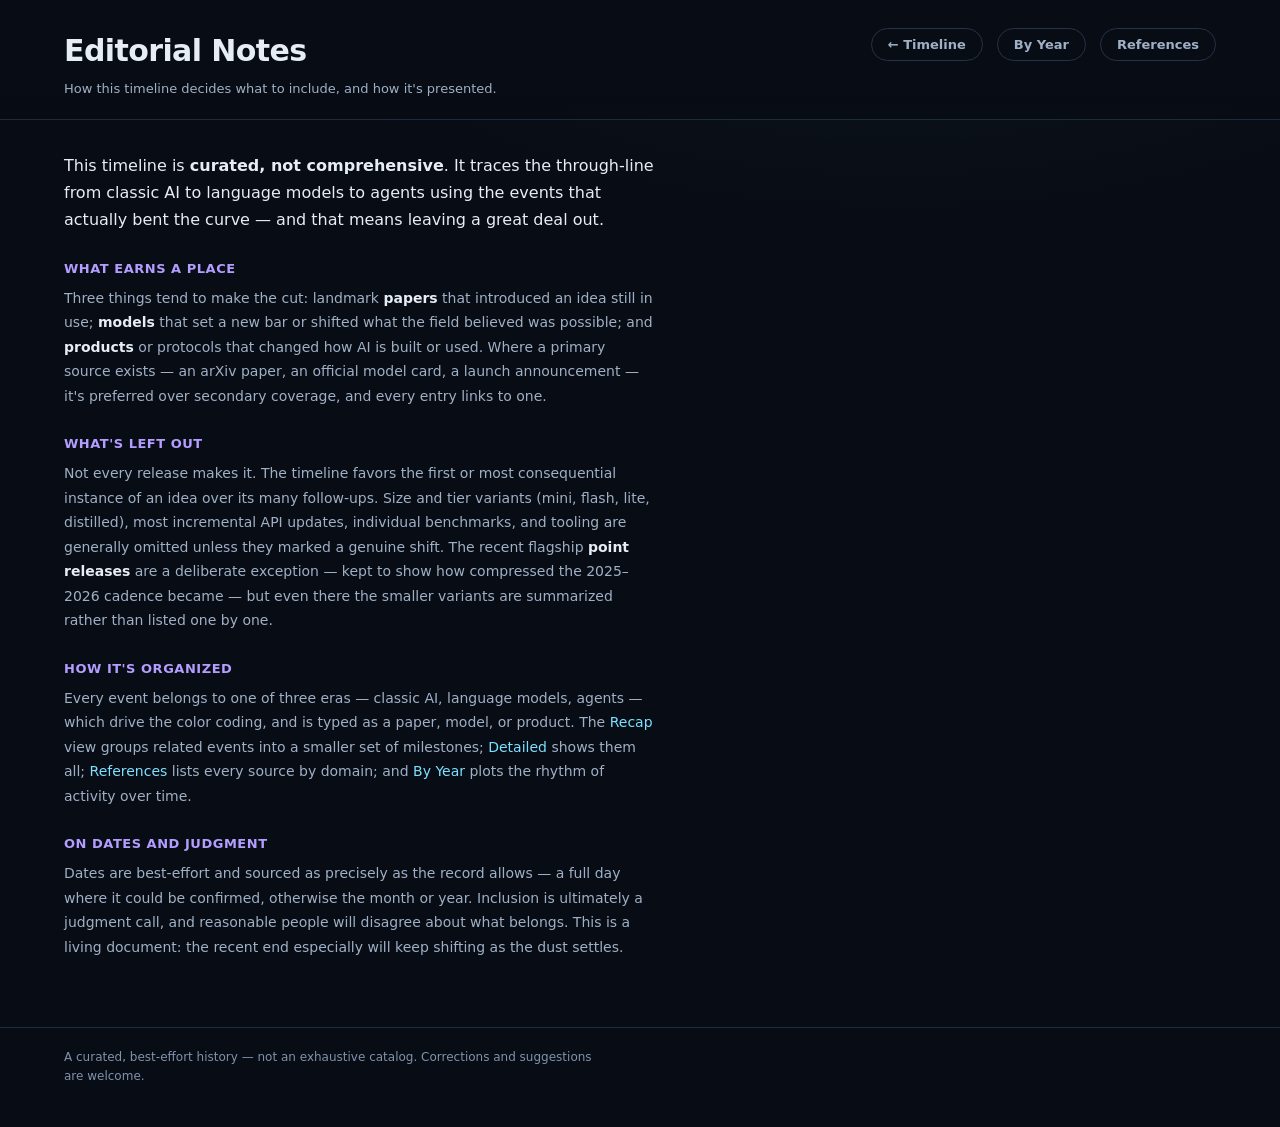
==== editorial.html @ 49e44e46 "feat: Editorial Notes page + horizontal "By Year" view - editorial.html: short curated-not-comprehen" ====
<!DOCTYPE html>
<html lang="en">
<head>
  <meta charset="UTF-8" />
  <meta name="viewport" content="width=device-width, initial-scale=1.0" />
  <title>Editorial Notes · AI → LLM → Agent Timeline</title>
  <link rel="stylesheet" href="styles.css" />
</head>
<body>
  <header class="site-header">
    <div class="title-block">
      <h1>Editorial Notes</h1>
      <p class="tagline">How this timeline decides what to include, and how it's presented.</p>
    </div>
    <div class="header-actions">
      <a class="nav-link" href="index.html">← Timeline</a>
      <a class="nav-link" href="years.html">By Year</a>
      <a class="nav-link" href="references.html">References</a>
    </div>
  </header>

  <main class="editorial" aria-label="Editorial notes">
    <p class="lead">This timeline is <strong>curated, not comprehensive</strong>. It traces the through-line from classic AI to language models to agents using the events that actually bent the curve — and that means leaving a great deal out.</p>

    <h2>What earns a place</h2>
    <p>Three things tend to make the cut: landmark <em>papers</em> that introduced an idea still in use; <em>models</em> that set a new bar or shifted what the field believed was possible; and <em>products</em> or protocols that changed how AI is built or used. Where a primary source exists — an arXiv paper, an official model card, a launch announcement — it's preferred over secondary coverage, and every entry links to one.</p>

    <h2>What's left out</h2>
    <p>Not every release makes it. The timeline favors the first or most consequential instance of an idea over its many follow-ups. Size and tier variants (mini, flash, lite, distilled), most incremental API updates, individual benchmarks, and tooling are generally omitted unless they marked a genuine shift. The recent flagship <em>point releases</em> are a deliberate exception — kept to show how compressed the 2025–2026 cadence became — but even there the smaller variants are summarized rather than listed one by one.</p>

    <h2>How it's organized</h2>
    <p>Every event belongs to one of three eras — classic AI, language models, agents — which drive the color coding, and is typed as a paper, model, or product. The <a href="index.html">Recap</a> view groups related events into a smaller set of milestones; <a href="index.html">Detailed</a> shows them all; <a href="references.html">References</a> lists every source by domain; and <a href="years.html">By Year</a> plots the rhythm of activity over time.</p>

    <h2>On dates and judgment</h2>
    <p>Dates are best-effort and sourced as precisely as the record allows — a full day where it could be confirmed, otherwise the month or year. Inclusion is ultimately a judgment call, and reasonable people will disagree about what belongs. This is a living document: the recent end especially will keep shifting as the dust settles.</p>
  </main>

  <footer class="site-footer">
    <p>A curated, best-effort history — not an exhaustive catalog. Corrections and suggestions are welcome.</p>
  </footer>
</body>
</html>
---- styles.css ----
:root {
  --bg:        #080c14;
  --panel:     #0d1320;
  --panel-2:   #121a2a;
  --line:      #263247;
  --line-soft: #1e2a3e;
  --ink:       #e6edf6;
  --ink-dim:   #9fb0c6;
  --ink-faint: #7f93ac;
  --era-ai:    #7ee0ff;
  --era-llm:   #b39dff;
  --era-agent: #7dffb0;
  --mono: ui-monospace, SFMono-Regular, "SF Mono", Menlo, monospace;
  --sans: -apple-system, system-ui, "Segoe UI", Roboto, sans-serif;
}
* { box-sizing: border-box; }
html { scroll-behavior: smooth; }
body {
  margin: 0; background: var(--bg); color: var(--ink);
  font-family: var(--sans); line-height: 1.5;
  background-image: radial-gradient(1200px 600px at 70% -10%, rgba(126,224,255,.05), transparent 60%);
}
.era-ai { color: var(--era-ai); } .era-llm { color: var(--era-llm); } .era-agent { color: var(--era-agent); }

.site-header {
  display: flex; justify-content: space-between; align-items: flex-start; gap: 24px;
  padding: 28px clamp(16px, 5vw, 64px) 20px;
  border-bottom: 1px solid var(--line-soft);
  position: sticky; top: 0; z-index: 5;
  background: linear-gradient(180deg, var(--bg) 70%, rgba(8,12,20,.85));
  backdrop-filter: blur(6px);
}
.title-block h1 { margin: 0 0 6px; font-size: clamp(20px, 3vw, 30px); letter-spacing: -.02em; }
.tagline { margin: 0; color: var(--ink-dim); font-size: 13px; }

.view-toggle { display: inline-flex; background: var(--panel); border: 1px solid var(--line); border-radius: 999px; padding: 3px; flex-shrink: 0; }
.toggle-btn {
  appearance: none; border: 0; background: transparent; color: var(--ink-dim);
  font-family: var(--sans); font-size: 13px; font-weight: 600; padding: 7px 16px;
  border-radius: 999px; cursor: pointer; transition: color .2s, background .2s;
}
.toggle-btn.is-active { color: var(--bg); background: var(--ink); }
.toggle-btn:not(.is-active):hover { color: var(--ink); }

.header-actions { display: flex; align-items: center; gap: 14px; flex-shrink: 0; }
.nav-link {
  font: 600 13px/1 var(--sans); color: var(--ink-dim); text-decoration: none;
  border: 1px solid var(--line); border-radius: 999px; padding: 9px 16px; white-space: nowrap;
}
.nav-link:hover { color: var(--ink); border-color: #3a4a63; }

.timeline {
  display: grid; grid-template-columns: minmax(0, 1.15fr) minmax(0, 1fr);
  gap: clamp(16px, 4vw, 48px);
  padding: 32px clamp(16px, 5vw, 64px) 64px;
  align-items: start;
}

/* spine */
.spine { position: relative; padding-left: 30px; }
.spine::before {
  content: ""; position: absolute; left: 11px; top: 8px; bottom: 8px; width: 3px;
  border-radius: 2px;
  background: linear-gradient(180deg, var(--era-ai), var(--era-llm) 55%, var(--era-agent));
}
/* Era sub-headings: large, colored section headers that clearly outrank event titles. */
.era-band { font: 800 17px/1.2 var(--sans); letter-spacing: .02em; text-transform: uppercase;
  margin: 40px 0 16px; display: flex; align-items: center; gap: 10px; }
.era-band::before { content: ""; width: 12px; height: 12px; border-radius: 3px;
  background: currentColor; box-shadow: 0 0 12px currentColor; flex-shrink: 0; }
.era-band:first-child { margin-top: 4px; }

.event { position: relative; margin: 0 0 12px; cursor: pointer; }
.event-dot {
  position: absolute; left: -24px; top: 5px; width: 12px; height: 12px; border-radius: 50%;
  background: #2b3a52; box-shadow: 0 0 0 4px var(--bg); transition: background .2s, box-shadow .2s, transform .2s;
}
.event-year { font: 600 11px/1 var(--mono); color: var(--ink-faint); }
.event-title { font-size: 14px; color: #cddcef; transition: color .2s; }
.event:hover .event-title, .event:focus-visible .event-title { color: #fff; }
.event-count { font: 500 10px/1 var(--mono); color: var(--ink-faint); margin-left: 6px; }
.event:focus-visible { outline: none; }

/* ── Block A: hover inline-expand + dot flair ── */
.event:hover .event-dot, .event:focus-visible .event-dot {
  background: var(--c); box-shadow: 0 0 0 4px var(--bg), 0 0 12px var(--c);
  transform: scale(1.15);
}
.event-inline { overflow: hidden; max-height: 0; opacity: 0;
  transition: max-height .22s ease, opacity .22s ease, margin .22s ease; margin-top: 0; }
.event-inline[hidden] { display: block; } /* animate instead of snap */
.event.is-open .event-inline { max-height: 180px; opacity: 1; margin-top: 8px; }
.inline-card {
  background: var(--panel-2); border: 1px solid var(--line);
  border-left: 3px solid var(--c); border-radius: 9px; padding: 9px 12px;
  font-size: 12px; line-height: 1.5; color: var(--ink-dim);
}
.inline-card .it { font: 600 9px/1.4 var(--mono); letter-spacing: .08em; text-transform: uppercase; color: var(--c); display: block; margin-bottom: 3px; }
.inline-card .hint { color: var(--ink-faint); }
@media (prefers-reduced-motion: reduce) {
  .event-inline { transition: none; }
}

/* ── Block B: pinned detail panel + opening reveal + diagrams ── */
.detail { position: sticky; top: 120px; }
.detail-empty { border: 1px dashed var(--line); border-radius: 14px; padding: 40px 24px;
  text-align: center; color: var(--ink-faint); }
.detail-empty-icon { font-size: 28px; margin: 0 0 10px; opacity: .6; }

.detail-card {
  background: var(--panel); border: 1px solid var(--line);
  border-left: 3px solid var(--c); border-radius: 14px; padding: 22px 22px 24px;
  transform-origin: top center;
}
.detail-card.revealing { animation: cardOpen .26s cubic-bezier(.2,.7,.3,1); }
@keyframes cardOpen {
  from { opacity: 0; transform: scaleY(.96) translateY(-6px); }
  to   { opacity: 1; transform: none; }
}
.detail-card .d-era { font: 600 10px/1 var(--mono); letter-spacing: .12em; text-transform: uppercase; color: var(--c); }
.detail-card h2 { margin: 6px 0 2px; font-size: 21px; color: #fff; }
.detail-card .d-meta { font: 11px/1.4 var(--mono); color: var(--ink-faint); margin-bottom: 14px; }
.detail-card .d-long { font-size: 13.5px; line-height: 1.65; color: #c4d2e4; margin: 0 0 14px; }
.detail-card .d-diagram { background: #0a0f17; border: 1px dashed var(--line); border-radius: 10px;
  padding: 14px; margin: 0 0 14px; text-align: center; font: 10px/1.4 var(--mono); color: var(--ink-faint); }
.detail-card .d-diagram svg { display: block; margin: 0 auto 6px; }
.detail-card .d-impact { background: rgba(125,255,176,.06); border-left: 2px solid var(--era-agent);
  border-radius: 7px; padding: 9px 12px; font-size: 12px; color: #a9e8c4; margin: 0 0 14px; }
.detail-card .d-members { list-style: none; padding: 0; margin: 0 0 14px; }
.detail-card .d-members li { font-size: 12px; padding: 4px 0; border-top: 1px solid var(--line-soft); }
.detail-card .d-members .my { font-family: var(--mono); color: var(--ink-faint); margin-right: 8px; }
.detail-card .d-members a { color: var(--ink-dim); text-decoration: none; }
.detail-card .d-members a:hover { color: var(--ink); text-decoration: underline; }
.detail-card .d-link { display: inline-block; font: 600 12px/1 var(--sans); color: var(--bg);
  background: var(--c); border-radius: 7px; padding: 9px 14px; text-decoration: none; }
.detail-card.revealing > * { animation: blockIn .3s both; }
.detail-card.revealing > *:nth-child(1){animation-delay:.02s}
.detail-card.revealing > *:nth-child(2){animation-delay:.05s}
.detail-card.revealing > *:nth-child(3){animation-delay:.09s}
.detail-card.revealing > *:nth-child(4){animation-delay:.13s}
.detail-card.revealing > *:nth-child(5){animation-delay:.17s}
.detail-card.revealing > *:nth-child(6){animation-delay:.21s}
@keyframes blockIn { from { opacity: 0; transform: translateY(8px); } to { opacity: 1; transform: none; } }
.event.is-pinned .event-dot { background: var(--c); box-shadow: 0 0 0 4px var(--bg), 0 0 14px var(--c); }
@media (prefers-reduced-motion: reduce) {
  .detail-card.revealing, .detail-card.revealing > * { animation: none; }
}

.load-error { color: var(--ink-dim); font-size: 14px; line-height: 1.6; max-width: 46ch; }
.load-error code { font-family: var(--mono); color: var(--era-ai); }

/* Footer disclaimers: quiet small-print that recedes from the content. */
.site-footer {
  padding: 20px clamp(16px, 5vw, 64px) 40px;
  border-top: 1px solid var(--line-soft);
  color: var(--ink-faint);
}
.site-footer p { margin: 0; font-size: 12px; line-height: 1.6; max-width: 72ch; }
.site-footer code { font-family: var(--mono); font-size: 11.5px; color: var(--ink-dim); }

/* Type filter bar (Detailed view only) */
.filters { display: flex; align-items: center; gap: 8px; flex-wrap: wrap;
  padding: 4px clamp(16px, 5vw, 64px) 0; }
.filters[hidden] { display: none; }
.filter-label { font: 600 10px/1 var(--mono); letter-spacing: .12em; text-transform: uppercase;
  color: var(--ink-faint); margin-right: 4px; }
.filter-btn { appearance: none; border: 1px solid var(--line); background: var(--panel);
  color: var(--ink-dim); font: 600 12px/1 var(--sans); padding: 7px 14px; border-radius: 999px;
  cursor: pointer; transition: color .15s, background .15s, border-color .15s; }
.filter-btn:hover { color: var(--ink); border-color: #3a4a63; }
.filter-btn.is-active { color: var(--bg); background: var(--ink); border-color: var(--ink); }

/* Acronym tooltips in the click summary */
.gloss { text-decoration: none; border-bottom: 1px dotted var(--ink-faint);
  cursor: help; position: relative; font-style: normal; }
.gloss:hover, .gloss:focus-visible { border-bottom-color: var(--c, var(--era-llm)); outline: none; }
.gloss::after {
  content: attr(data-tip); position: absolute; left: 50%; bottom: calc(100% + 9px);
  transform: translateX(-50%) translateY(4px);
  background: #18223a; color: var(--ink); border: 1px solid var(--c, var(--line));
  border-radius: 9px; padding: 7px 11px; font: 500 11.5px/1.45 var(--sans);
  white-space: normal; width: max-content; max-width: 230px; text-align: center;
  box-shadow: 0 10px 30px rgba(0,0,0,.55); opacity: 0; pointer-events: none;
  transition: opacity .15s ease, transform .15s ease; z-index: 30; }
.gloss::before {
  content: ""; position: absolute; left: 50%; bottom: calc(100% + 3px);
  transform: translateX(-50%); border: 6px solid transparent;
  border-top-color: var(--c, var(--line)); opacity: 0; transition: opacity .15s ease; z-index: 30; }
.gloss:hover::after, .gloss:focus-visible::after { opacity: 1; transform: translateX(-50%) translateY(0); }
.gloss:hover::before, .gloss:focus-visible::before { opacity: 1; }

/* Local images in the detail panel */
.detail-card .d-image { margin: 0 0 14px; }
.detail-card .d-image img { width: 100%; height: auto; display: block;
  border-radius: 10px; border: 1px solid var(--line); }
.detail-card .d-image figcaption { font: 10px/1.4 var(--mono); color: var(--ink-faint); margin-top: 6px; }

/* ── References page ── */
.references { padding: 32px clamp(16px, 5vw, 64px) 64px; max-width: 1080px; }
.ref-loading { color: var(--ink-faint); font-size: 14px; }
.ref-group { margin: 0 0 34px; }
.ref-domain {
  display: flex; align-items: baseline; gap: 12px;
  padding-bottom: 10px; margin-bottom: 12px; border-bottom: 1px solid var(--line-soft);
}
/* Domain is the headline: large, bright mono — clearly outranks its entries. */
.ref-domain-name { font: 800 21px/1.15 var(--mono); color: #fff; letter-spacing: -.01em; }
.ref-count {
  font: 600 10px/1 var(--mono); letter-spacing: .12em; text-transform: uppercase;
  color: var(--ink-faint);
}
.ref-list { list-style: none; margin: 0; padding: 0; }
.ref-entry {
  position: relative; display: flex; align-items: baseline; gap: 10px;
  padding: 5px 0 5px 18px; font-size: 13.5px; line-height: 1.5;
}
.ref-entry::before {
  content: ""; position: absolute; left: 1px; top: 10px; width: 7px; height: 7px;
  border-radius: 50%; background: var(--dot, var(--ink-faint));
}
.ref-entry[data-era="ai"]    { --dot: var(--era-ai); }
.ref-entry[data-era="llm"]   { --dot: var(--era-llm); }
.ref-entry[data-era="agent"] { --dot: var(--era-agent); }
.ref-date {
  flex-shrink: 0; min-width: 92px; white-space: nowrap;
  font: 600 12.5px/1.5 var(--mono); color: var(--ink-faint);
}
.ref-sep { flex-shrink: 0; color: var(--line); }
.ref-topic { color: var(--ink-dim); text-decoration: none; }
.ref-topic:hover { color: var(--ink); text-decoration: underline; }

/* ── Editorial page ── */
.editorial { padding: 32px clamp(16px, 5vw, 64px) 56px; max-width: 720px; }
.editorial .lead { margin: 0 0 22px; font-size: 16px; line-height: 1.7; color: var(--ink); }
.editorial h2 {
  margin: 28px 0 8px; font: 700 13px/1.3 var(--sans); letter-spacing: .04em;
  text-transform: uppercase; color: var(--era-llm);
}
.editorial p { margin: 0 0 12px; font-size: 14px; line-height: 1.75; color: var(--ink-dim); }
.editorial a { color: var(--era-ai); text-decoration: none; }
.editorial a:hover { text-decoration: underline; }
.editorial strong { color: var(--ink); }
.editorial em { font-style: normal; font-weight: 600; color: var(--ink); }

/* ── By Year (horizontal) view ── */
.years { padding: 18px clamp(16px, 5vw, 64px) 56px; }
.years-scroll { overflow-x: auto; overflow-y: hidden; padding-top: 8px; }
.years-chart {
  display: flex; align-items: flex-end; gap: 0; width: max-content;
  min-height: 300px; padding-right: 48px;
}
.yr-col { flex: 0 0 22px; width: 22px; display: flex; flex-direction: column; align-items: center; }
.yr-stack { display: flex; flex-direction: column-reverse; align-items: center; gap: 3px; padding-bottom: 6px; }
.yr-chip {
  width: 14px; height: 11px; padding: 0; border-radius: 3px; cursor: pointer;
  border: 1px solid var(--c); background: color-mix(in srgb, var(--c) 26%, transparent);
  transition: transform .12s ease, box-shadow .12s ease, background .12s ease;
}
.yr-chip[data-era="ai"] { --c: var(--era-ai); }
.yr-chip[data-era="llm"] { --c: var(--era-llm); }
.yr-chip[data-era="agent"] { --c: var(--era-agent); }
.yr-chip:hover, .yr-chip:focus-visible {
  transform: scale(1.28); outline: none; background: var(--c); box-shadow: 0 0 10px var(--c);
}
.yr-chip.is-pinned { background: var(--c); box-shadow: 0 0 0 2px var(--bg), 0 0 0 3px var(--c); }
.yr-tick {
  width: 100%; min-height: 16px; padding-top: 5px; border-top: 1px solid var(--line-soft);
  font: 600 9px/1 var(--mono); color: var(--ink-faint); text-align: center;
}
.yr-tick.is-labelled { color: var(--ink-dim); }
.years-hint { margin: 14px 0 26px; font-size: 12px; color: var(--ink-faint); }
.years-detail { max-width: 640px; }
.years-detail:empty { display: none; }

/* floating hover tooltip for the by-year chips */
.years-tip {
  position: fixed; z-index: 50; max-width: 280px; pointer-events: none;
  background: #18223a; border: 1px solid var(--c, var(--line));
  border-left: 3px solid var(--c, var(--era-llm)); border-radius: 10px; padding: 9px 12px;
  box-shadow: 0 12px 34px rgba(0,0,0,.6);
  opacity: 0; transform: translateY(4px); transition: opacity .14s ease, transform .14s ease;
}
.years-tip.is-on { opacity: 1; transform: translateY(0); }
.years-tip[hidden] { display: none; }
.years-tip .tip-meta {
  display: block; margin-bottom: 3px; font: 600 9px/1.4 var(--mono);
  letter-spacing: .08em; text-transform: uppercase; color: var(--c, var(--era-llm));
}
.years-tip .tip-title { display: block; margin-bottom: 3px; font-size: 13px; color: #fff; }
.years-tip .tip-short { display: block; font-size: 11.5px; line-height: 1.5; color: var(--ink-dim); }
@media (prefers-reduced-motion: reduce) {
  .yr-chip, .years-tip { transition: none; }
}

@media (max-width: 760px) {
  .timeline { grid-template-columns: 1fr; }
  .detail { position: static; order: 2; }
  .detail:empty { display: none; }
  .site-header { flex-direction: column; gap: 14px; }
  .header-actions { flex-wrap: wrap; }
  .ref-entry { flex-wrap: wrap; row-gap: 0; }
  .ref-entry .ref-sep { display: none; }
}
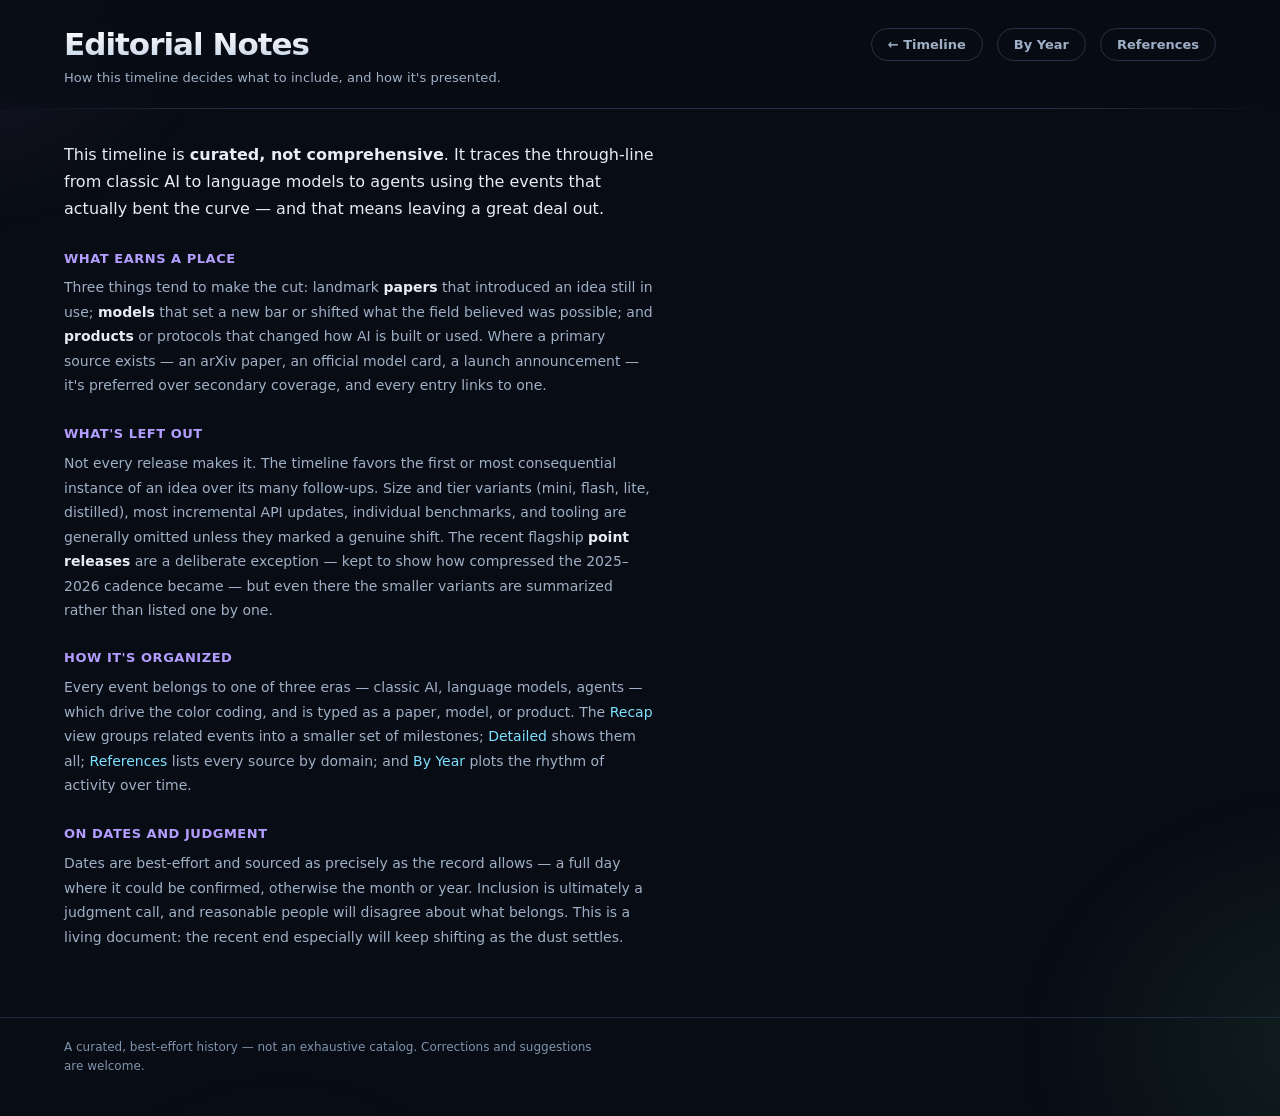
==== commit 2e1e5766: "feat: integrate Claude Design motion layer (chronological kept) Bring in the redesign's motion/polis" ====
--- a/editorial.html
+++ b/editorial.html
@@ -5,6 +5,7 @@
   <meta name="viewport" content="width=device-width, initial-scale=1.0" />
   <title>Editorial Notes · AI → LLM → Agent Timeline</title>
   <link rel="stylesheet" href="styles.css" />
+  <script src="motion.js"></script>
 </head>
 <body>
   <header class="site-header">
@@ -20,19 +21,19 @@
   </header>
 
   <main class="editorial" aria-label="Editorial notes">
-    <p class="lead">This timeline is <strong>curated, not comprehensive</strong>. It traces the through-line from classic AI to language models to agents using the events that actually bent the curve — and that means leaving a great deal out.</p>
+    <p class="lead" data-reveal>This timeline is <strong>curated, not comprehensive</strong>. It traces the through-line from classic AI to language models to agents using the events that actually bent the curve — and that means leaving a great deal out.</p>
 
-    <h2>What earns a place</h2>
-    <p>Three things tend to make the cut: landmark <em>papers</em> that introduced an idea still in use; <em>models</em> that set a new bar or shifted what the field believed was possible; and <em>products</em> or protocols that changed how AI is built or used. Where a primary source exists — an arXiv paper, an official model card, a launch announcement — it's preferred over secondary coverage, and every entry links to one.</p>
+    <h2 data-reveal>What earns a place</h2>
+    <p data-reveal>Three things tend to make the cut: landmark <em>papers</em> that introduced an idea still in use; <em>models</em> that set a new bar or shifted what the field believed was possible; and <em>products</em> or protocols that changed how AI is built or used. Where a primary source exists — an arXiv paper, an official model card, a launch announcement — it's preferred over secondary coverage, and every entry links to one.</p>
 
-    <h2>What's left out</h2>
-    <p>Not every release makes it. The timeline favors the first or most consequential instance of an idea over its many follow-ups. Size and tier variants (mini, flash, lite, distilled), most incremental API updates, individual benchmarks, and tooling are generally omitted unless they marked a genuine shift. The recent flagship <em>point releases</em> are a deliberate exception — kept to show how compressed the 2025–2026 cadence became — but even there the smaller variants are summarized rather than listed one by one.</p>
+    <h2 data-reveal>What's left out</h2>
+    <p data-reveal>Not every release makes it. The timeline favors the first or most consequential instance of an idea over its many follow-ups. Size and tier variants (mini, flash, lite, distilled), most incremental API updates, individual benchmarks, and tooling are generally omitted unless they marked a genuine shift. The recent flagship <em>point releases</em> are a deliberate exception — kept to show how compressed the 2025–2026 cadence became — but even there the smaller variants are summarized rather than listed one by one.</p>
 
-    <h2>How it's organized</h2>
-    <p>Every event belongs to one of three eras — classic AI, language models, agents — which drive the color coding, and is typed as a paper, model, or product. The <a href="index.html">Recap</a> view groups related events into a smaller set of milestones; <a href="index.html">Detailed</a> shows them all; <a href="references.html">References</a> lists every source by domain; and <a href="years.html">By Year</a> plots the rhythm of activity over time.</p>
+    <h2 data-reveal>How it's organized</h2>
+    <p data-reveal>Every event belongs to one of three eras — classic AI, language models, agents — which drive the color coding, and is typed as a paper, model, or product. The <a href="index.html">Recap</a> view groups related events into a smaller set of milestones; <a href="index.html">Detailed</a> shows them all; <a href="references.html">References</a> lists every source by domain; and <a href="years.html">By Year</a> plots the rhythm of activity over time.</p>
 
-    <h2>On dates and judgment</h2>
-    <p>Dates are best-effort and sourced as precisely as the record allows — a full day where it could be confirmed, otherwise the month or year. Inclusion is ultimately a judgment call, and reasonable people will disagree about what belongs. This is a living document: the recent end especially will keep shifting as the dust settles.</p>
+    <h2 data-reveal>On dates and judgment</h2>
+    <p data-reveal>Dates are best-effort and sourced as precisely as the record allows — a full day where it could be confirmed, otherwise the month or year. Inclusion is ultimately a judgment call, and reasonable people will disagree about what belongs. This is a living document: the recent end especially will keep shifting as the dust settles.</p>
   </main>
 
   <footer class="site-footer">
--- a/styles.css
+++ b/styles.css
@@ -1,5 +1,6 @@
 :root {
   --bg:        #080c14;
+  --bg-2:      #0a0f1a;
   --panel:     #0d1320;
   --panel-2:   #121a2a;
   --line:      #263247;
@@ -12,42 +13,97 @@
   --era-agent: #7dffb0;
   --mono: ui-monospace, SFMono-Regular, "SF Mono", Menlo, monospace;
   --sans: -apple-system, system-ui, "Segoe UI", Roboto, sans-serif;
+
+  /* motion system */
+  --ease-out:    cubic-bezier(.22,.7,.24,1);
+  --ease-spring: cubic-bezier(.34,1.46,.5,1);
+  --ease-soft:   cubic-bezier(.4,0,.2,1);
+  --dur-fast: .18s;
+  --dur:      .32s;
+  --dur-slow: .6s;
+
+  /* depth */
+  --radius: 14px;
+  --shadow-1: 0 1px 2px rgba(0,0,0,.4);
+  --shadow-2: 0 6px 18px -6px rgba(0,0,0,.5), 0 2px 6px -2px rgba(0,0,0,.4);
+  --shadow-card: 0 24px 60px -20px rgba(0,0,0,.7), 0 8px 24px -12px rgba(0,0,0,.55), inset 0 1px 0 rgba(255,255,255,.04);
 }
 * { box-sizing: border-box; }
 html { scroll-behavior: smooth; }
 body {
   margin: 0; background: var(--bg); color: var(--ink);
   font-family: var(--sans); line-height: 1.5;
-  background-image: radial-gradient(1200px 600px at 70% -10%, rgba(126,224,255,.05), transparent 60%);
+  -webkit-font-smoothing: antialiased; text-rendering: optimizeLegibility;
+}
+
+/* Ambient depth: slow-drifting era-colored glows behind everything. */
+body::before {
+  content: ""; position: fixed; inset: -20vmax; z-index: -1; pointer-events: none;
+  background:
+    radial-gradient(38vmax 30vmax at 72% -8%,  rgba(126,224,255,.10), transparent 60%),
+    radial-gradient(34vmax 30vmax at 12% 18%,  rgba(179,157,255,.085), transparent 62%),
+    radial-gradient(40vmax 34vmax at 88% 92%,  rgba(125,255,176,.075), transparent 60%),
+    radial-gradient(30vmax 26vmax at 30% 108%, rgba(179,157,255,.06), transparent 60%);
+  animation: ambientDrift 44s var(--ease-soft) infinite alternate;
+}
+@keyframes ambientDrift {
+  0%   { transform: translate3d(0,0,0) scale(1); }
+  50%  { transform: translate3d(-2.2%, 1.6%, 0) scale(1.06); }
+  100% { transform: translate3d(2%, -1.4%, 0) scale(1.03); }
+}
+@media (prefers-reduced-motion: reduce) {
+  body::before { animation: none; }
+}
+
+/* Scroll-reveal base state — only applied when JS marks the document. */
+.js-reveal [data-reveal] {
+  opacity: 0; transform: translateY(16px);
+  transition: opacity var(--dur-slow) var(--ease-out), transform var(--dur-slow) var(--ease-out);
+  will-change: opacity, transform;
+}
+.js-reveal [data-reveal].is-in { opacity: 1; transform: none; }
+@media (prefers-reduced-motion: reduce) {
+  .js-reveal [data-reveal] { opacity: 1 !important; transform: none !important; transition: none; }
 }
 .era-ai { color: var(--era-ai); } .era-llm { color: var(--era-llm); } .era-agent { color: var(--era-agent); }
 
 .site-header {
   display: flex; justify-content: space-between; align-items: flex-start; gap: 24px;
   padding: 28px clamp(16px, 5vw, 64px) 20px;
-  border-bottom: 1px solid var(--line-soft);
   position: sticky; top: 0; z-index: 5;
-  background: linear-gradient(180deg, var(--bg) 70%, rgba(8,12,20,.85));
-  backdrop-filter: blur(6px);
-}
-.title-block h1 { margin: 0 0 6px; font-size: clamp(20px, 3vw, 30px); letter-spacing: -.02em; }
-.tagline { margin: 0; color: var(--ink-dim); font-size: 13px; }
-
-.view-toggle { display: inline-flex; background: var(--panel); border: 1px solid var(--line); border-radius: 999px; padding: 3px; flex-shrink: 0; }
+  background: linear-gradient(180deg, rgba(8,12,20,.92) 60%, rgba(8,12,20,.62));
+  backdrop-filter: blur(14px) saturate(1.3);
+  -webkit-backdrop-filter: blur(14px) saturate(1.3);
+  border-bottom: 1px solid transparent;
+  border-image: linear-gradient(90deg, transparent, var(--line) 18%, var(--line) 82%, transparent) 1;
+}
+.title-block h1 {
+  margin: 0 0 7px; font-size: clamp(21px, 3.1vw, 31px); line-height: 1.08;
+  letter-spacing: -.032em; font-weight: 800; text-wrap: balance;
+  background: linear-gradient(180deg, #ffffff, #c6d4e8);
+  -webkit-background-clip: text; background-clip: text; color: transparent;
+}
+.tagline { margin: 0; color: var(--ink-dim); font-size: 13px; letter-spacing: .005em; }
+
+.view-toggle { display: inline-flex; background: var(--panel); border: 1px solid var(--line); border-radius: 999px; padding: 3px; flex-shrink: 0; position: relative; box-shadow: var(--shadow-1); }
 .toggle-btn {
   appearance: none; border: 0; background: transparent; color: var(--ink-dim);
   font-family: var(--sans); font-size: 13px; font-weight: 600; padding: 7px 16px;
-  border-radius: 999px; cursor: pointer; transition: color .2s, background .2s;
-}
-.toggle-btn.is-active { color: var(--bg); background: var(--ink); }
+  border-radius: 999px; cursor: pointer; position: relative; z-index: 1;
+  transition: color var(--dur) var(--ease-out);
+}
+.toggle-btn.is-active { color: var(--bg); background: var(--ink); box-shadow: 0 2px 10px -2px rgba(230,237,246,.4); }
+.toggle-btn { transition: color var(--dur) var(--ease-out), background var(--dur) var(--ease-spring); }
 .toggle-btn:not(.is-active):hover { color: var(--ink); }
 
 .header-actions { display: flex; align-items: center; gap: 14px; flex-shrink: 0; }
 .nav-link {
   font: 600 13px/1 var(--sans); color: var(--ink-dim); text-decoration: none;
   border: 1px solid var(--line); border-radius: 999px; padding: 9px 16px; white-space: nowrap;
-}
-.nav-link:hover { color: var(--ink); border-color: #3a4a63; }
+  transition: color var(--dur) var(--ease-out), border-color var(--dur) var(--ease-out),
+              background var(--dur) var(--ease-out), transform var(--dur) var(--ease-spring);
+}
+.nav-link:hover { color: var(--ink); border-color: #3a4a63; background: rgba(255,255,255,.025); transform: translateY(-1px); }
 
 .timeline {
   display: grid; grid-template-columns: minmax(0, 1.15fr) minmax(0, 1fr);
@@ -67,33 +123,72 @@
 .era-band { font: 800 17px/1.2 var(--sans); letter-spacing: .02em; text-transform: uppercase;
   margin: 40px 0 16px; display: flex; align-items: center; gap: 10px; }
 .era-band::before { content: ""; width: 12px; height: 12px; border-radius: 3px;
-  background: currentColor; box-shadow: 0 0 12px currentColor; flex-shrink: 0; }
+  background: currentColor; box-shadow: 0 0 12px currentColor; flex-shrink: 0;
+  animation: bandPulse 3.4s var(--ease-soft) infinite; }
 .era-band:first-child { margin-top: 4px; }
-
-.event { position: relative; margin: 0 0 12px; cursor: pointer; }
+@keyframes bandPulse {
+  0%, 100% { box-shadow: 0 0 10px currentColor; }
+  50%      { box-shadow: 0 0 18px currentColor, 0 0 4px currentColor; }
+}
+@media (prefers-reduced-motion: reduce) { .era-band::before { animation: none; } }
+
+.event { position: relative; margin: 0 0 12px; cursor: pointer;
+  transition: transform var(--dur) var(--ease-spring); }
+.event:hover, .event:focus-visible { transform: translateX(4px); }
 .event-dot {
   position: absolute; left: -24px; top: 5px; width: 12px; height: 12px; border-radius: 50%;
-  background: #2b3a52; box-shadow: 0 0 0 4px var(--bg); transition: background .2s, box-shadow .2s, transform .2s;
-}
-.event-year { font: 600 11px/1 var(--mono); color: var(--ink-faint); }
-.event-title { font-size: 14px; color: #cddcef; transition: color .2s; }
+  background: #2b3a52; box-shadow: 0 0 0 4px var(--bg);
+  transition: background var(--dur) var(--ease-out), box-shadow var(--dur) var(--ease-out), transform var(--dur) var(--ease-spring); }
+.event-year { font: 600 11px/1 var(--mono); color: var(--ink-faint); letter-spacing: .04em;
+  transition: color var(--dur) var(--ease-out); }
+.event:hover .event-year, .event:focus-visible .event-year { color: var(--c); }
+.event-title { font-size: 14px; color: #cddcef; transition: color var(--dur) var(--ease-out); }
 .event:hover .event-title, .event:focus-visible .event-title { color: #fff; }
 .event-count { font: 500 10px/1 var(--mono); color: var(--ink-faint); margin-left: 6px; }
 .event:focus-visible { outline: none; }
 
+/* Scroll-reveal for spine events — opacity base + one-shot rise animation, so
+   the persistent hidden state never clobbers the hover translateX. */
+.js-reveal .event { opacity: 0; }
+.js-reveal .event.is-in {
+  opacity: 1; transition: opacity .55s var(--ease-out);
+  animation: eventRise .55s var(--ease-out);
+}
+@keyframes eventRise { from { transform: translateY(14px); } to { transform: translateY(0); } }
+.js-reveal .era-band { opacity: 0; }
+.js-reveal .era-band.is-in {
+  opacity: 1; transition: opacity .5s var(--ease-out);
+  animation: eventRise .5s var(--ease-out);
+}
+@media (prefers-reduced-motion: reduce) {
+  .js-reveal .event, .js-reveal .era-band { opacity: 1; }
+  .js-reveal .event.is-in, .js-reveal .era-band.is-in { animation: none; transition: none; }
+}
+
+/* Safety net (set by motion.js): guarantee the final visible state even if the
+   paint clock is throttled and a transition/animation never completes. Killing
+   the transition is essential — otherwise forcing opacity starts a fresh
+   transition that itself freezes at the hidden start value. */
+.js-reveal .reveal-done { opacity: 1 !important; transition: none !important; }
+.js-reveal .event.reveal-done, .js-reveal .era-band.reveal-done { animation: none; transform: none; }
+.js-reveal [data-reveal].reveal-done { transform: none !important; }
+.js-reveal .years-chart.reveal-done .yr-chip { animation: none !important; opacity: 1 !important; transform: none !important; }
+
 /* ── Block A: hover inline-expand + dot flair ── */
 .event:hover .event-dot, .event:focus-visible .event-dot {
-  background: var(--c); box-shadow: 0 0 0 4px var(--bg), 0 0 12px var(--c);
-  transform: scale(1.15);
+  background: var(--c); box-shadow: 0 0 0 4px var(--bg), 0 0 16px var(--c), 0 0 4px var(--c);
+  transform: scale(1.25);
 }
 .event-inline { overflow: hidden; max-height: 0; opacity: 0;
-  transition: max-height .22s ease, opacity .22s ease, margin .22s ease; margin-top: 0; }
+  transition: max-height var(--dur) var(--ease-out), opacity var(--dur) var(--ease-out), margin var(--dur) var(--ease-out); margin-top: 0; }
 .event-inline[hidden] { display: block; } /* animate instead of snap */
 .event.is-open .event-inline { max-height: 180px; opacity: 1; margin-top: 8px; }
 .inline-card {
-  background: var(--panel-2); border: 1px solid var(--line);
+  background: linear-gradient(180deg, var(--panel-2), color-mix(in srgb, var(--panel-2) 88%, #000));
+  border: 1px solid var(--line);
   border-left: 3px solid var(--c); border-radius: 9px; padding: 9px 12px;
   font-size: 12px; line-height: 1.5; color: var(--ink-dim);
+  box-shadow: var(--shadow-2);
 }
 .inline-card .it { font: 600 9px/1.4 var(--mono); letter-spacing: .08em; text-transform: uppercase; color: var(--c); display: block; margin-bottom: 3px; }
 .inline-card .hint { color: var(--ink-faint); }
@@ -108,22 +203,64 @@
 .detail-empty-icon { font-size: 28px; margin: 0 0 10px; opacity: .6; }
 
 .detail-card {
-  background: var(--panel); border: 1px solid var(--line);
-  border-left: 3px solid var(--c); border-radius: 14px; padding: 22px 22px 24px;
+  position: relative; overflow: hidden;
+  background:
+    radial-gradient(120% 80% at 0% 0%, color-mix(in srgb, var(--c) 9%, transparent), transparent 55%),
+    var(--panel);
+  border: 1px solid var(--line);
+  border-left: 3px solid var(--c); border-radius: var(--radius); padding: 22px 22px 24px;
   transform-origin: top center;
-}
-.detail-card.revealing { animation: cardOpen .26s cubic-bezier(.2,.7,.3,1); }
+  box-shadow: var(--shadow-card);
+}
+/* faint top sheen */
+.detail-card::before {
+  content: ""; position: absolute; left: 0; right: 0; top: 0; height: 1px;
+  background: linear-gradient(90deg, transparent, color-mix(in srgb, var(--c) 60%, transparent), transparent);
+}
+.detail-card.revealing { animation: cardOpen .34s var(--ease-spring); }
 @keyframes cardOpen {
-  from { opacity: 0; transform: scaleY(.96) translateY(-6px); }
+  from { opacity: 0; transform: scale(.975) translateY(-8px); }
   to   { opacity: 1; transform: none; }
 }
+/* Light cross-fade used when swapping between already-pinned events. */
+.detail-card.swapping { animation: cardSwap .26s var(--ease-out); }
+@keyframes cardSwap { from { opacity: 0; transform: translateY(4px); } to { opacity: 1; transform: none; } }
+
+/* Dismiss button on a pinned card. */
+.detail-close {
+  position: absolute; top: 12px; right: 12px; z-index: 3;
+  width: 30px; height: 30px; display: grid; place-items: center; padding: 0;
+  border-radius: 50%; border: 1px solid var(--line);
+  background: color-mix(in srgb, var(--panel) 78%, transparent);
+  color: var(--ink-dim); font: 400 19px/1 var(--sans); cursor: pointer;
+  -webkit-backdrop-filter: blur(5px); backdrop-filter: blur(5px);
+  transition: color var(--dur) var(--ease-out), background var(--dur) var(--ease-out),
+    border-color var(--dur) var(--ease-out), transform var(--dur) var(--ease-spring);
+}
+.detail-close:hover { color: var(--ink); background: var(--panel-2); border-color: #3a4a63; transform: scale(1.09); }
+.detail-close:active { transform: scale(.95); }
+.detail-card:has(.detail-close) .d-era,
+.detail-card:has(.detail-close) > h2 { padding-right: 36px; }
 .detail-card .d-era { font: 600 10px/1 var(--mono); letter-spacing: .12em; text-transform: uppercase; color: var(--c); }
 .detail-card h2 { margin: 6px 0 2px; font-size: 21px; color: #fff; }
 .detail-card .d-meta { font: 11px/1.4 var(--mono); color: var(--ink-faint); margin-bottom: 14px; }
 .detail-card .d-long { font-size: 13.5px; line-height: 1.65; color: #c4d2e4; margin: 0 0 14px; }
 .detail-card .d-diagram { background: #0a0f17; border: 1px dashed var(--line); border-radius: 10px;
-  padding: 14px; margin: 0 0 14px; text-align: center; font: 10px/1.4 var(--mono); color: var(--ink-faint); }
+  padding: 14px; margin: 0 0 14px; text-align: center; font: 10px/1.4 var(--mono); color: var(--ink-faint);
+  position: relative; overflow: hidden; }
 .detail-card .d-diagram svg { display: block; margin: 0 auto 6px; }
+/* one-time light sweep across the diagram when a card reveals */
+.detail-card.revealing .d-diagram::after {
+  content: ""; position: absolute; inset: 0;
+  background: linear-gradient(105deg, transparent 30%, color-mix(in srgb, var(--c) 22%, transparent) 50%, transparent 70%);
+  transform: translateX(-120%); animation: diagramSweep .9s var(--ease-out) .12s both;
+}
+.detail-card.revealing .d-diagram svg { animation: diagramRise .5s var(--ease-out) .1s both; }
+@keyframes diagramSweep { to { transform: translateX(120%); } }
+@keyframes diagramRise { from { opacity: 0; transform: translateY(6px) scale(.98); } to { opacity: 1; transform: none; } }
+@media (prefers-reduced-motion: reduce) {
+  .detail-card.revealing .d-diagram::after, .detail-card.revealing .d-diagram svg { animation: none; }
+}
 .detail-card .d-impact { background: rgba(125,255,176,.06); border-left: 2px solid var(--era-agent);
   border-radius: 7px; padding: 9px 12px; font-size: 12px; color: #a9e8c4; margin: 0 0 14px; }
 .detail-card .d-members { list-style: none; padding: 0; margin: 0 0 14px; }
@@ -132,7 +269,10 @@
 .detail-card .d-members a { color: var(--ink-dim); text-decoration: none; }
 .detail-card .d-members a:hover { color: var(--ink); text-decoration: underline; }
 .detail-card .d-link { display: inline-block; font: 600 12px/1 var(--sans); color: var(--bg);
-  background: var(--c); border-radius: 7px; padding: 9px 14px; text-decoration: none; }
+  background: var(--c); border-radius: 7px; padding: 9px 14px; text-decoration: none;
+  box-shadow: 0 4px 14px -4px var(--c);
+  transition: transform var(--dur) var(--ease-spring), box-shadow var(--dur) var(--ease-out), filter var(--dur) var(--ease-out); }
+.detail-card .d-link:hover { transform: translateY(-2px); box-shadow: 0 8px 22px -6px var(--c); filter: brightness(1.06); }
 .detail-card.revealing > * { animation: blockIn .3s both; }
 .detail-card.revealing > *:nth-child(1){animation-delay:.02s}
 .detail-card.revealing > *:nth-child(2){animation-delay:.05s}
@@ -143,7 +283,7 @@
 @keyframes blockIn { from { opacity: 0; transform: translateY(8px); } to { opacity: 1; transform: none; } }
 .event.is-pinned .event-dot { background: var(--c); box-shadow: 0 0 0 4px var(--bg), 0 0 14px var(--c); }
 @media (prefers-reduced-motion: reduce) {
-  .detail-card.revealing, .detail-card.revealing > * { animation: none; }
+  .detail-card.revealing, .detail-card.revealing > *, .detail-card.swapping { animation: none; }
 }
 
 .load-error { color: var(--ink-dim); font-size: 14px; line-height: 1.6; max-width: 46ch; }
@@ -166,9 +306,10 @@
   color: var(--ink-faint); margin-right: 4px; }
 .filter-btn { appearance: none; border: 1px solid var(--line); background: var(--panel);
   color: var(--ink-dim); font: 600 12px/1 var(--sans); padding: 7px 14px; border-radius: 999px;
-  cursor: pointer; transition: color .15s, background .15s, border-color .15s; }
-.filter-btn:hover { color: var(--ink); border-color: #3a4a63; }
-.filter-btn.is-active { color: var(--bg); background: var(--ink); border-color: var(--ink); }
+  cursor: pointer; transition: color var(--dur) var(--ease-out), background var(--dur) var(--ease-out),
+    border-color var(--dur) var(--ease-out), transform var(--dur) var(--ease-spring); }
+.filter-btn:hover { color: var(--ink); border-color: #3a4a63; transform: translateY(-1px); }
+.filter-btn.is-active { color: var(--bg); background: var(--ink); border-color: var(--ink); box-shadow: 0 2px 10px -3px rgba(230,237,246,.4); }
 
 /* Acronym tooltips in the click summary */
 .gloss { text-decoration: none; border-bottom: 1px dotted var(--ink-faint);
@@ -213,11 +354,13 @@
 .ref-entry {
   position: relative; display: flex; align-items: baseline; gap: 10px;
   padding: 5px 0 5px 18px; font-size: 13.5px; line-height: 1.5;
-}
+  border-radius: 7px; transition: background var(--dur) var(--ease-out); }
+.ref-entry:hover { background: rgba(255,255,255,.022); }
 .ref-entry::before {
   content: ""; position: absolute; left: 1px; top: 10px; width: 7px; height: 7px;
   border-radius: 50%; background: var(--dot, var(--ink-faint));
-}
+  transition: box-shadow var(--dur) var(--ease-out); }
+.ref-entry:hover::before { box-shadow: 0 0 9px var(--dot, var(--ink-faint)); }
 .ref-entry[data-era="ai"]    { --dot: var(--era-ai); }
 .ref-entry[data-era="llm"]   { --dot: var(--era-llm); }
 .ref-entry[data-era="agent"] { --dot: var(--era-agent); }
@@ -226,8 +369,8 @@
   font: 600 12.5px/1.5 var(--mono); color: var(--ink-faint);
 }
 .ref-sep { flex-shrink: 0; color: var(--line); }
-.ref-topic { color: var(--ink-dim); text-decoration: none; }
-.ref-topic:hover { color: var(--ink); text-decoration: underline; }
+.ref-topic { color: var(--ink-dim); text-decoration: none; transition: color var(--dur) var(--ease-out); }
+.ref-topic:hover { color: var(--ink); text-decoration: underline; text-underline-offset: 2px; }
 
 /* ── Editorial page ── */
 .editorial { padding: 32px clamp(16px, 5vw, 64px) 56px; max-width: 720px; }
@@ -243,34 +386,66 @@
 .editorial em { font-style: normal; font-weight: 600; color: var(--ink); }
 
 /* ── By Year (horizontal) view ── */
-.years { padding: 18px clamp(16px, 5vw, 64px) 56px; }
-.years-scroll { overflow-x: auto; overflow-y: hidden; padding-top: 8px; }
-.years-chart {
-  display: flex; align-items: flex-end; gap: 0; width: max-content;
-  min-height: 300px; padding-right: 48px;
-}
-.yr-col { flex: 0 0 22px; width: 22px; display: flex; flex-direction: column; align-items: center; }
+/* Page is a flex column so the chart can be anchored to the bottom while the
+   click-summary panel sits at the top-left, above the timeline. */
+body.years-page { display: flex; flex-direction: column; min-height: 100vh; }
+.years { flex: 1; display: flex; flex-direction: column; position: relative; padding: 18px clamp(16px, 5vw, 64px) 40px; }
+.years-stage { margin-top: auto; }
+.years-empty { margin: 4px 0 0; font-size: 13px; color: var(--ink-faint); }
+/* The whole 1950→now axis fits the viewport — columns flex to share the width
+   (no horizontal scroll); chips scale within a column but keep a fixed height,
+   so column height still honestly encodes per-year activity. */
+.years-scroll { overflow: visible; padding-top: 8px; }
+.years-chart { display: flex; align-items: flex-end; gap: 0; width: 100%; min-height: 300px;
+  position: relative; }
+/* subtle activity floor under the columns */
+.years-chart::after {
+  content: ""; position: absolute; left: 0; right: 0; bottom: 0; height: 1px;
+  background: linear-gradient(90deg, transparent, var(--line-soft) 12%, var(--line-soft) 88%, transparent);
+}
+.yr-col { flex: 1 1 0; min-width: 0; display: flex; flex-direction: column; }
 .yr-stack { display: flex; flex-direction: column-reverse; align-items: center; gap: 3px; padding-bottom: 6px; }
 .yr-chip {
-  width: 14px; height: 11px; padding: 0; border-radius: 3px; cursor: pointer;
+  width: 70%; max-width: 14px; height: 11px; padding: 0; border-radius: 3px; cursor: pointer;
   border: 1px solid var(--c); background: color-mix(in srgb, var(--c) 26%, transparent);
-  transition: transform .12s ease, box-shadow .12s ease, background .12s ease;
+  transform-origin: bottom center;
+  transition: transform .16s var(--ease-spring), box-shadow .16s var(--ease-out), background .16s var(--ease-out);
+}
+/* staggered grow-up entrance, gated on a class JS adds once the chart is in view */
+.years-chart.is-in .yr-chip { animation: chipIn .52s var(--ease-spring) both; animation-delay: calc(var(--i, 0) * 9ms); }
+@keyframes chipIn {
+  from { opacity: 0; transform: translateY(6px) scaleY(.15); }
+  to   { opacity: 1; transform: none; }
+}
+@media (prefers-reduced-motion: reduce) {
+  .years-chart.is-in .yr-chip { animation: none; }
+  .yr-chip { transition: none; }
 }
 .yr-chip[data-era="ai"] { --c: var(--era-ai); }
 .yr-chip[data-era="llm"] { --c: var(--era-llm); }
 .yr-chip[data-era="agent"] { --c: var(--era-agent); }
 .yr-chip:hover, .yr-chip:focus-visible {
-  transform: scale(1.28); outline: none; background: var(--c); box-shadow: 0 0 10px var(--c);
+  transform: scale(1.32); outline: none; background: var(--c); box-shadow: 0 0 12px var(--c), 0 0 4px var(--c);
 }
 .yr-chip.is-pinned { background: var(--c); box-shadow: 0 0 0 2px var(--bg), 0 0 0 3px var(--c); }
 .yr-tick {
-  width: 100%; min-height: 16px; padding-top: 5px; border-top: 1px solid var(--line-soft);
-  font: 600 9px/1 var(--mono); color: var(--ink-faint); text-align: center;
-}
-.yr-tick.is-labelled { color: var(--ink-dim); }
-.years-hint { margin: 14px 0 26px; font-size: 12px; color: var(--ink-faint); }
-.years-detail { max-width: 640px; }
-.years-detail:empty { display: none; }
+  width: 100%; min-height: 20px; padding-top: 7px; border-top: 1px solid var(--line);
+  font: 600 10px/1 var(--mono); color: var(--ink-faint); text-align: center; white-space: nowrap;
+}
+.yr-tick.is-labelled { color: var(--ink); font-size: 12.5px; font-weight: 700; letter-spacing: .02em; }
+.years-hint { margin: 0 0 12px; font-size: 12px; color: var(--ink-faint);
+  transition: opacity .3s var(--ease-out); }
+/* Once a summary is pinned, the "click to pin it above" hint no longer applies
+   and would otherwise peek out from behind the card — fade it out (keeping its
+   space so the chart doesn't shift). */
+.years-hint.is-hidden { opacity: 0; pointer-events: none; }
+/* The summary overlays the page (out of flow) at the top-left, so pinning a card
+   never shifts the chart — it just appears on top. */
+.years-detail {
+  position: absolute; z-index: 20; top: 18px;
+  left: clamp(16px, 5vw, 64px); right: clamp(16px, 5vw, 64px);
+  max-width: 600px; max-height: calc(100vh - 150px); overflow: auto;
+}
 
 /* floating hover tooltip for the by-year chips */
 .years-tip {
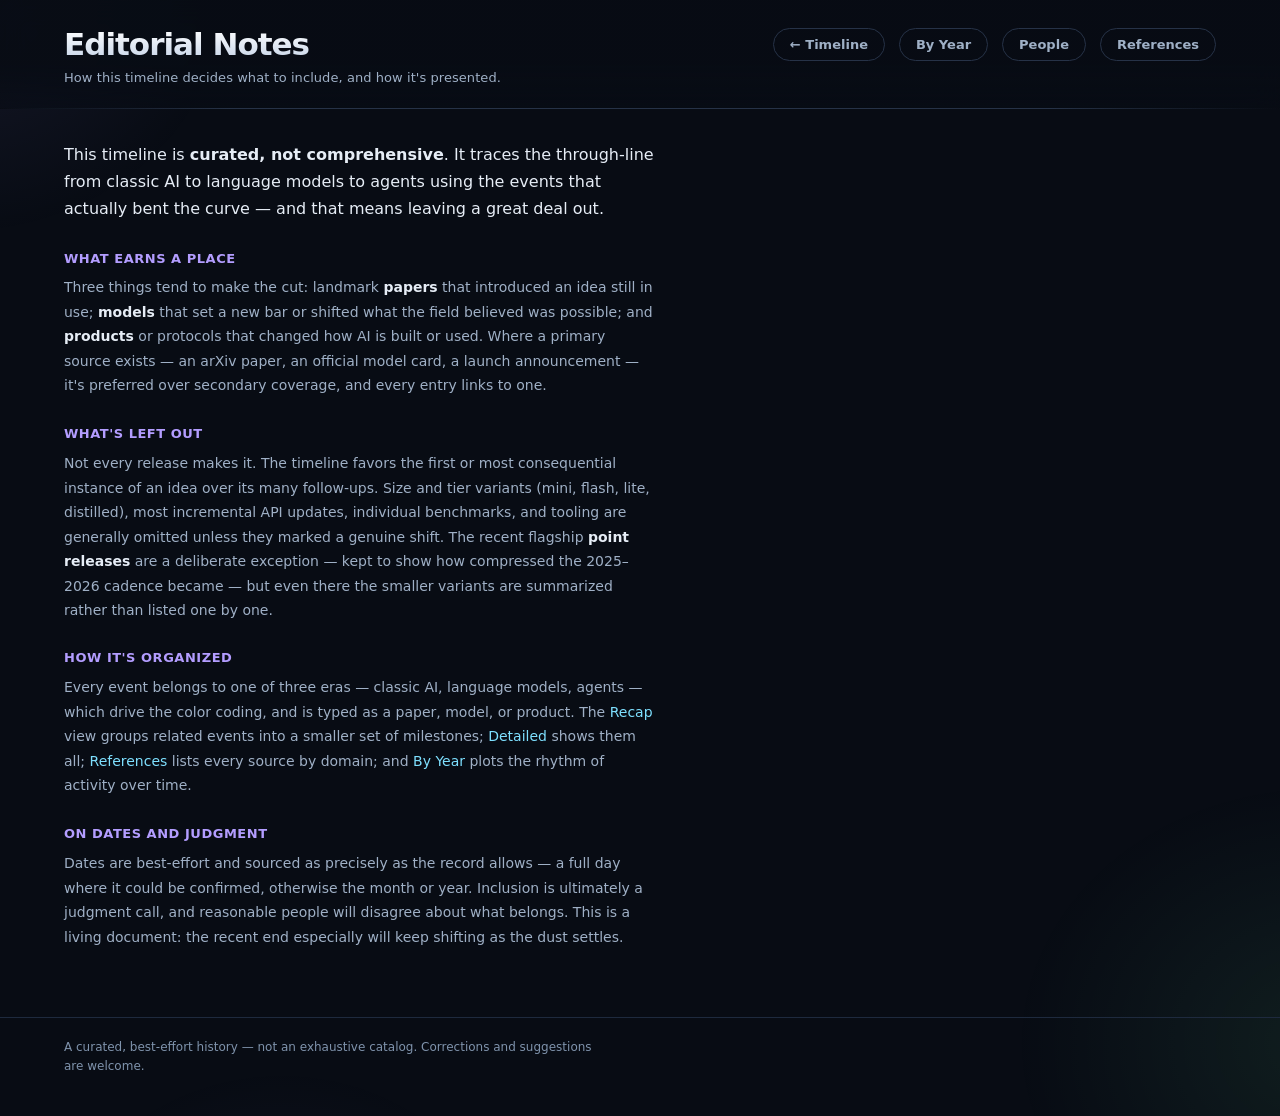
==== commit f36d6410: "feat: add People section — researcher bios linked to the timeline New `people.html` / `people.js` pa" ====
--- a/editorial.html
+++ b/editorial.html
@@ -16,6 +16,7 @@
     <div class="header-actions">
       <a class="nav-link" href="index.html">← Timeline</a>
       <a class="nav-link" href="years.html">By Year</a>
+      <a class="nav-link" href="people.html">People</a>
       <a class="nav-link" href="references.html">References</a>
     </div>
   </header>
@@ -39,5 +40,7 @@
   <footer class="site-footer">
     <p>A curated, best-effort history — not an exhaustive catalog. Corrections and suggestions are welcome.</p>
   </footer>
+
+  <script src="nav.js"></script>
 </body>
 </html>
--- a/styles.css
+++ b/styles.css
@@ -104,6 +104,58 @@
               background var(--dur) var(--ease-out), transform var(--dur) var(--ease-spring);
 }
 .nav-link:hover { color: var(--ink); border-color: #3a4a63; background: rgba(255,255,255,.025); transform: translateY(-1px); }
+
+/* Mobile hamburger + slide-in drawer (built by nav.js); hidden on desktop. */
+.nav-burger, .nav-scrim, .nav-drawer { display: none; }
+@media (max-width: 760px) {
+  .header-actions .nav-link { display: none; }   /* collapsed into the drawer */
+  /* Drop the actions row entirely on pages that have no in-header control left
+     (everything but the index, which keeps the Recap/Detailed toggle). */
+  .header-actions:not(:has(.view-toggle)) { display: none; }
+  /* Reserve the top-right corner so the title never runs under the pinned ☰. */
+  .title-block { padding-right: 56px; }
+  .nav-burger {
+    position: absolute; top: 20px; right: clamp(16px, 5vw, 64px); z-index: 6;
+    display: inline-flex; flex-direction: column; justify-content: center; gap: 5px;
+    width: 44px; height: 44px; padding: 0 11px; box-sizing: border-box; flex-shrink: 0;
+    background: var(--panel); border: 1px solid var(--line); border-radius: 12px; cursor: pointer;
+  }
+  .nav-burger span { display: block; width: 100%; height: 2px; border-radius: 2px; background: var(--ink-dim); }
+  .nav-scrim {
+    display: block; position: fixed; inset: 0; z-index: 65;
+    background: rgba(4,7,12,.55); -webkit-backdrop-filter: blur(2px); backdrop-filter: blur(2px);
+    opacity: 0; pointer-events: none; transition: opacity var(--dur) var(--ease-out);
+  }
+  .nav-drawer {
+    display: flex; flex-direction: column; gap: 2px;
+    position: fixed; top: 0; right: 0; bottom: 0; z-index: 70;
+    width: min(78vw, 320px);
+    padding: 18px 16px calc(20px + env(safe-area-inset-bottom));
+    background: linear-gradient(180deg, var(--bg-2), var(--bg));
+    border-left: 1px solid var(--line); box-shadow: -22px 0 60px -16px rgba(0,0,0,.75);
+    transform: translateX(100%); transition: transform var(--dur) var(--ease-out);
+    overflow-y: auto; overscroll-behavior: contain;
+  }
+  body.nav-open .nav-scrim { opacity: 1; pointer-events: auto; }
+  body.nav-open .nav-drawer { transform: none; }
+  body.nav-open { overflow: hidden; }
+  .nav-drawer-close {
+    align-self: flex-end; width: 40px; height: 40px; margin-bottom: 6px; padding: 0;
+    display: grid; place-items: center; border-radius: 50%;
+    border: 1px solid var(--line); background: var(--panel); color: var(--ink-dim);
+    font: 400 22px/1 var(--sans); cursor: pointer;
+  }
+  .nav-drawer-link {
+    display: flex; align-items: center; width: 100%; min-height: 50px;
+    padding: 0 6px; border: 0; border-bottom: 1px solid var(--line-soft); border-radius: 0;
+    white-space: normal; font: 600 16px/1.2 var(--sans); color: var(--ink); background: none;
+  }
+  .nav-drawer-link:last-child { border-bottom: 0; }
+  .nav-drawer-link:hover { background: none; transform: none; }
+}
+@media (prefers-reduced-motion: reduce) {
+  .nav-scrim, .nav-drawer { transition: none; }
+}
 
 .timeline {
   display: grid; grid-template-columns: minmax(0, 1.15fr) minmax(0, 1fr);
@@ -311,6 +363,42 @@
 .filter-btn:hover { color: var(--ink); border-color: #3a4a63; transform: translateY(-1px); }
 .filter-btn.is-active { color: var(--bg); background: var(--ink); border-color: var(--ink); box-shadow: 0 2px 10px -3px rgba(230,237,246,.4); }
 
+/* Collapsible filter trigger — mobile only; the inline row stays on desktop.
+   .filter-options is display:contents on desktop so its buttons flow in the bar
+   exactly as before. */
+.filter-options { display: contents; }
+.filter-toggle { display: none; }
+.filter-toggle-value { color: var(--ink); font-weight: 700; }
+.filter-caret { color: var(--ink-faint); font-size: 11px; transition: transform var(--dur) var(--ease-out); }
+@media (max-width: 760px) {
+  .filters { position: relative; }
+  .filter-label { display: none; }
+  .filter-toggle {
+    display: inline-flex; align-items: center; gap: 8px; min-height: 44px;
+    appearance: none; cursor: pointer;
+    border: 1px solid var(--line); background: var(--panel); color: var(--ink-dim);
+    font: 600 13px/1 var(--sans); padding: 0 16px; border-radius: 999px;
+    transition: border-color var(--dur) var(--ease-out), color var(--dur) var(--ease-out);
+  }
+  .filter-toggle .filter-toggle-label { color: var(--ink-faint); font-weight: 600; }
+  .filter-toggle.is-filtered { border-color: var(--ink); }
+  .filter-options {
+    display: none; position: absolute; top: calc(100% + 6px);
+    left: clamp(16px, 5vw, 64px); z-index: 20;
+    flex-direction: column; gap: 6px; min-width: 220px;
+    padding: 8px; border-radius: 14px;
+    background: var(--panel-2); border: 1px solid var(--line); box-shadow: var(--shadow-card);
+  }
+  .filters.is-open .filter-options { display: flex; animation: menuDrop var(--dur) var(--ease-out); }
+  .filters.is-open .filter-caret { transform: rotate(180deg); }
+  .filter-options .filter-btn { width: 100%; justify-content: flex-start; text-align: left; }
+}
+@keyframes menuDrop { from { opacity: 0; transform: translateY(-6px); } to { opacity: 1; transform: none; } }
+@media (prefers-reduced-motion: reduce) {
+  .filters.is-open .filter-options { animation: none; }
+  .filter-caret { transition: none; }
+}
+
 /* Acronym tooltips in the click summary */
 .gloss { text-decoration: none; border-bottom: 1px dotted var(--ink-faint);
   cursor: help; position: relative; font-style: normal; }
@@ -385,6 +473,124 @@
 .editorial strong { color: var(--ink); }
 .editorial em { font-style: normal; font-weight: 600; color: var(--ink); }
 
+/* ── People page ── */
+/* Era filter reuses .filter-btn, but not .filter-options: four chips wrap fine
+   on a phone, so this bar stays inline instead of collapsing to a dropdown. */
+.people-filters { padding: 10px clamp(16px, 5vw, 64px) 0; }
+
+.people { padding: 18px clamp(16px, 5vw, 64px) 64px; max-width: 1320px; }
+.people-count {
+  margin: 0 0 16px; font: 600 10px/1 var(--mono); letter-spacing: .12em;
+  text-transform: uppercase; color: var(--ink-faint);
+}
+/* Rows stretch so the Wikipedia pill (margin-top:auto) bottom-aligns across a
+   row — bios vary a lot in length, and ragged card bottoms read as unfinished. */
+/* min() on the track floor and min-width:0 on the card both matter: the chips
+   set white-space:nowrap, and a grid item's automatic minimum would otherwise
+   size the column to the longest untruncated event title and overflow the page. */
+.people-grid {
+  display: grid; gap: 18px;
+  grid-template-columns: repeat(auto-fill, minmax(min(320px, 100%), 1fr));
+}
+
+.person-card {
+  position: relative; display: flex; flex-direction: column; min-width: 0;
+  padding: 20px 22px 18px; border-radius: var(--radius);
+  background: linear-gradient(180deg, var(--panel-2), var(--panel));
+  border: 1px solid var(--line-soft); box-shadow: var(--shadow-1);
+  transition: border-color var(--dur) var(--ease-out), box-shadow var(--dur) var(--ease-out),
+              transform var(--dur) var(--ease-spring);
+}
+/* The era accent: a colored rule down the leading edge, echoing the spine dot. */
+.person-card::before {
+  content: ""; position: absolute; left: 0; top: 14px; bottom: 14px; width: 3px;
+  border-radius: 0 3px 3px 0; background: var(--c);
+  box-shadow: 0 0 14px -2px var(--c); opacity: .85;
+}
+.person-card:hover {
+  transform: translateY(-2px); border-color: #33415a; box-shadow: var(--shadow-2);
+}
+
+.person-era {
+  font: 600 9.5px/1 var(--mono); letter-spacing: .13em; text-transform: uppercase;
+  color: var(--c); opacity: .9; margin-bottom: 8px;
+}
+.person-name {
+  margin: 0 0 5px; font-size: 19px; line-height: 1.15; font-weight: 750;
+  letter-spacing: -.02em; color: #fff; text-wrap: balance;
+}
+.person-known {
+  margin: 0 0 12px; font: 500 12px/1.45 var(--mono); color: var(--ink-faint);
+  text-wrap: pretty;
+}
+.person-bio {
+  margin: 0 0 14px; font-size: 13.5px; line-height: 1.62; color: var(--ink-dim);
+  text-wrap: pretty;
+}
+/* "Where they are now" — set apart by a rule rather than a label, since for the
+   people who have died the line is a legacy note, not a current post. */
+.person-now {
+  margin: 0 0 14px; padding-top: 12px; border-top: 1px solid var(--line-soft);
+  font-size: 12.5px; line-height: 1.6; color: var(--ink-faint); text-wrap: pretty;
+}
+.person-now::before {
+  content: "▸ "; color: var(--c); font-size: 11px;
+}
+
+/* Milestone chips: this person's events, deep-linking into the timeline. */
+.person-events {
+  list-style: none; margin: 0 0 14px; padding: 0;
+  display: flex; flex-direction: column; gap: 5px; min-width: 0;
+}
+.person-event {
+  display: flex; align-items: baseline; gap: 9px; min-width: 0;
+  padding: 5px 10px; border-radius: 8px; text-decoration: none;
+  background: color-mix(in srgb, var(--c) 8%, transparent);
+  border: 1px solid color-mix(in srgb, var(--c) 22%, transparent);
+  transition: background var(--dur) var(--ease-out), border-color var(--dur) var(--ease-out);
+}
+.person-event:hover {
+  background: color-mix(in srgb, var(--c) 16%, transparent);
+  border-color: color-mix(in srgb, var(--c) 46%, transparent);
+}
+.pe-year { flex-shrink: 0; font: 700 11px/1.5 var(--mono); color: var(--c); }
+.pe-title {
+  min-width: 0; overflow: hidden; text-overflow: ellipsis; white-space: nowrap;
+  font-size: 12px; line-height: 1.5; color: var(--ink-dim);
+}
+.person-event:hover .pe-title { color: var(--ink); }
+
+.person-wiki {
+  margin-top: auto; align-self: flex-start;
+  font: 600 11.5px/1 var(--sans); color: var(--ink-dim); text-decoration: none;
+  border: 1px solid var(--line); border-radius: 999px; padding: 8px 13px;
+  transition: color var(--dur) var(--ease-out), border-color var(--dur) var(--ease-out),
+              background var(--dur) var(--ease-out);
+}
+.person-wiki:hover { color: var(--ink); border-color: #3a4a63; background: rgba(255,255,255,.025); }
+.person-wiki.is-absent {
+  color: var(--ink-faint); border-style: dashed; border-color: var(--line-soft); opacity: .7;
+}
+.person-wiki.is-absent:hover { background: transparent; border-color: var(--line-soft); color: var(--ink-faint); }
+
+@media (max-width: 760px) {
+  .people-grid { grid-template-columns: 1fr; gap: 14px; }
+  .people { padding-top: 14px; }
+  .people-filters { padding-top: 8px; }
+  /* Match the rest of the mobile pass: full-height tap targets on the chips. */
+  .people-filters .filter-btn { min-height: 40px; }
+}
+@media (max-width: 480px) {
+  .people { padding: 12px 16px 40px; }
+  .people-filters { padding: 8px 16px 0; }
+  .person-card { padding: 16px 18px 15px; }
+  .person-name { font-size: 18px; }
+}
+@media (hover: none) {
+  .person-card:hover { transform: none; border-color: var(--line-soft); box-shadow: var(--shadow-1); }
+  .person-wiki:hover { background: transparent; border-color: var(--line); color: var(--ink-dim); }
+}
+
 /* ── By Year (horizontal) view ── */
 /* Page is a flex column so the chart can be anchored to the bottom while the
    click-summary panel sits at the top-left, above the timeline. */
@@ -467,12 +673,129 @@
   .yr-chip, .years-tip { transition: none; }
 }
 
+/* ──────────────────────────────────────────────────────────────────────────
+   MOBILE / TOUCH LAYER
+   Two independent axes:
+     • Layout      → keys off viewport width (≤760px stack, ≤480px phone pass)
+     • Interaction → keys off capability (hover/pointer), so hover-only states
+                     never stick after a tap and touch gets real affordances.
+   ────────────────────────────────────────────────────────────────────────── */
+
+/* Bottom-sheet scrim. Inert/hidden on desktop; shown on mobile only while a
+   detail card is pinned (driven by :has, dismissed by a JS tap handler). */
+.sheet-scrim { display: none; }
+
 @media (max-width: 760px) {
-  .timeline { grid-template-columns: 1fr; }
-  .detail { position: static; order: 2; }
-  .detail:empty { display: none; }
+  .timeline { grid-template-columns: 1fr; padding-bottom: 40px; }
+  .ref-entry { flex-wrap: wrap; row-gap: 0; }
+  .ref-entry .ref-sep { display: none; }
+
   .site-header { flex-direction: column; gap: 14px; }
   .header-actions { flex-wrap: wrap; }
-  .ref-entry { flex-wrap: wrap; row-gap: 0; }
-  .ref-entry .ref-sep { display: none; }
-}
+
+  /* Detail becomes a dismissable bottom sheet in both views. It slides up only
+     when a .detail-card is present, so the empty/hover-hint state never shows. */
+  .detail, .years-detail {
+    position: fixed; left: 0; right: 0; bottom: 0; top: auto;
+    width: auto; max-width: none; order: 0; margin: 0;
+    z-index: 60; max-height: 85vh; overflow-y: auto; overflow-x: hidden;
+    overscroll-behavior: contain;
+    padding: 10px 14px calc(14px + env(safe-area-inset-bottom));
+    background: linear-gradient(180deg, var(--bg-2), var(--bg));
+    border-top: 1px solid var(--line);
+    border-radius: 18px 18px 0 0;
+    box-shadow: 0 -22px 60px -16px rgba(0,0,0,.75);
+    transform: translateY(110%);
+    transition: transform var(--dur) var(--ease-out);
+    -webkit-overflow-scrolling: touch;
+  }
+  .detail:has(.detail-card), .years-detail:has(.detail-card) { transform: translateY(0); }
+  .detail .detail-empty { display: none; }
+  @media (prefers-reduced-motion: reduce) {
+    .detail, .years-detail { transition: none; }
+  }
+
+  /* Scrim behind the sheet; tapping it dismisses (handler wired in JS). */
+  body:has(.detail-card) .sheet-scrim {
+    display: block; position: fixed; inset: 0; z-index: 55;
+    background: rgba(4,7,12,.55);
+    -webkit-backdrop-filter: blur(2px); backdrop-filter: blur(2px);
+    animation: scrimIn var(--dur) var(--ease-out);
+  }
+  /* Lock the page behind the open sheet (the sheet scrolls independently). */
+  body:has(.detail-card) { overflow: hidden; }
+
+  /* Larger close target on the sheet. */
+  .detail-close { width: 40px; height: 40px; font-size: 22px; }
+
+  /* ≥44px touch targets for the header/filter controls. */
+  .nav-link, .toggle-btn, .filter-btn {
+    min-height: 44px; display: inline-flex; align-items: center; justify-content: center;
+  }
+
+  /* Roomier spine rows: pad the tap area and re-seat the dot to the year line. */
+  .event { padding: 7px 0; margin: 0; min-height: 44px; }
+  .event-dot { top: 12px; }
+
+  /* ── By Year: scroll horizontally instead of crushing 76 years to fit ── */
+  .years-scroll {
+    overflow-x: auto; overflow-y: visible;
+    overscroll-behavior-x: contain; -webkit-overflow-scrolling: touch;
+    padding-bottom: 6px;
+    /* Edge fades are scroll-aware: --fade-l/--fade-r are set by years.js to 0
+       at whichever end is fully reached, so the first/last year never sits
+       dimmed or clipped under a static mask. */
+    -webkit-mask-image: linear-gradient(90deg, transparent 0, #000 var(--fade-l, 0px), #000 calc(100% - var(--fade-r, 0px)), transparent 100%);
+            mask-image: linear-gradient(90deg, transparent 0, #000 var(--fade-l, 0px), #000 calc(100% - var(--fade-r, 0px)), transparent 100%);
+  }
+  .years-chart { width: max-content; min-width: 100%; }
+  .yr-col { flex: 0 0 auto; min-width: 32px; }
+  .yr-chip { width: 20px; max-width: 22px; height: 18px; position: relative; }
+  /* Extend the hit area beyond the small visual mark without distorting heights. */
+  .yr-chip::after { content: ""; position: absolute; inset: -5px -7px; }
+  .yr-tick { font-size: 11px; }
+  .yr-tick.is-labelled { font-size: 12px; }
+}
+
+@keyframes scrimIn { from { opacity: 0; } to { opacity: 1; } }
+
+/* Tighter phone pass: reclaim vertical space from the sticky header + gutters. */
+@media (max-width: 480px) {
+  .site-header { padding: 16px 16px 13px; gap: 10px; }
+  .nav-burger { top: 12px; right: 16px; }
+  .title-block h1 { font-size: clamp(19px, 6.4vw, 24px); }
+  .tagline { font-size: 12px; }
+  .header-actions { gap: 9px; width: 100%; }
+  .timeline { padding: 20px 16px 40px; }
+  .years { padding: 14px 16px 28px; }
+  .references, .editorial { padding-top: 22px; }
+}
+
+/* Touch devices: neutralise the lift/scale/glow hover states so they don't
+   stick after a tap, while keeping keyboard :focus-visible affordances and the
+   pinned-state styling intact. */
+@media (hover: none) {
+  .event:hover { transform: none; }
+  .event:hover .event-dot {
+    transform: none; background: #2b3a52; box-shadow: 0 0 0 4px var(--bg);
+  }
+  .event.is-pinned:hover .event-dot {
+    background: var(--c); box-shadow: 0 0 0 4px var(--bg), 0 0 14px var(--c);
+  }
+  .nav-link:hover, .filter-btn:hover, .toggle-btn:hover { transform: none; }
+  .nav-link:hover { background: transparent; border-color: var(--line); }
+  .yr-chip:hover {
+    transform: none; box-shadow: none;
+    background: color-mix(in srgb, var(--c) 26%, transparent);
+  }
+  .yr-chip.is-pinned:hover {
+    background: var(--c); box-shadow: 0 0 0 2px var(--bg), 0 0 0 3px var(--c);
+  }
+}
+
+/* Tap-to-toggle glossary tips (touch has no hover; JS adds .is-tip on tap). */
+.gloss.is-tip::after { opacity: 1; transform: translateX(-50%) translateY(0); }
+.gloss.is-tip::before { opacity: 1; }
+@media (max-width: 760px) {
+  .gloss::after { max-width: min(230px, 78vw); }
+}
